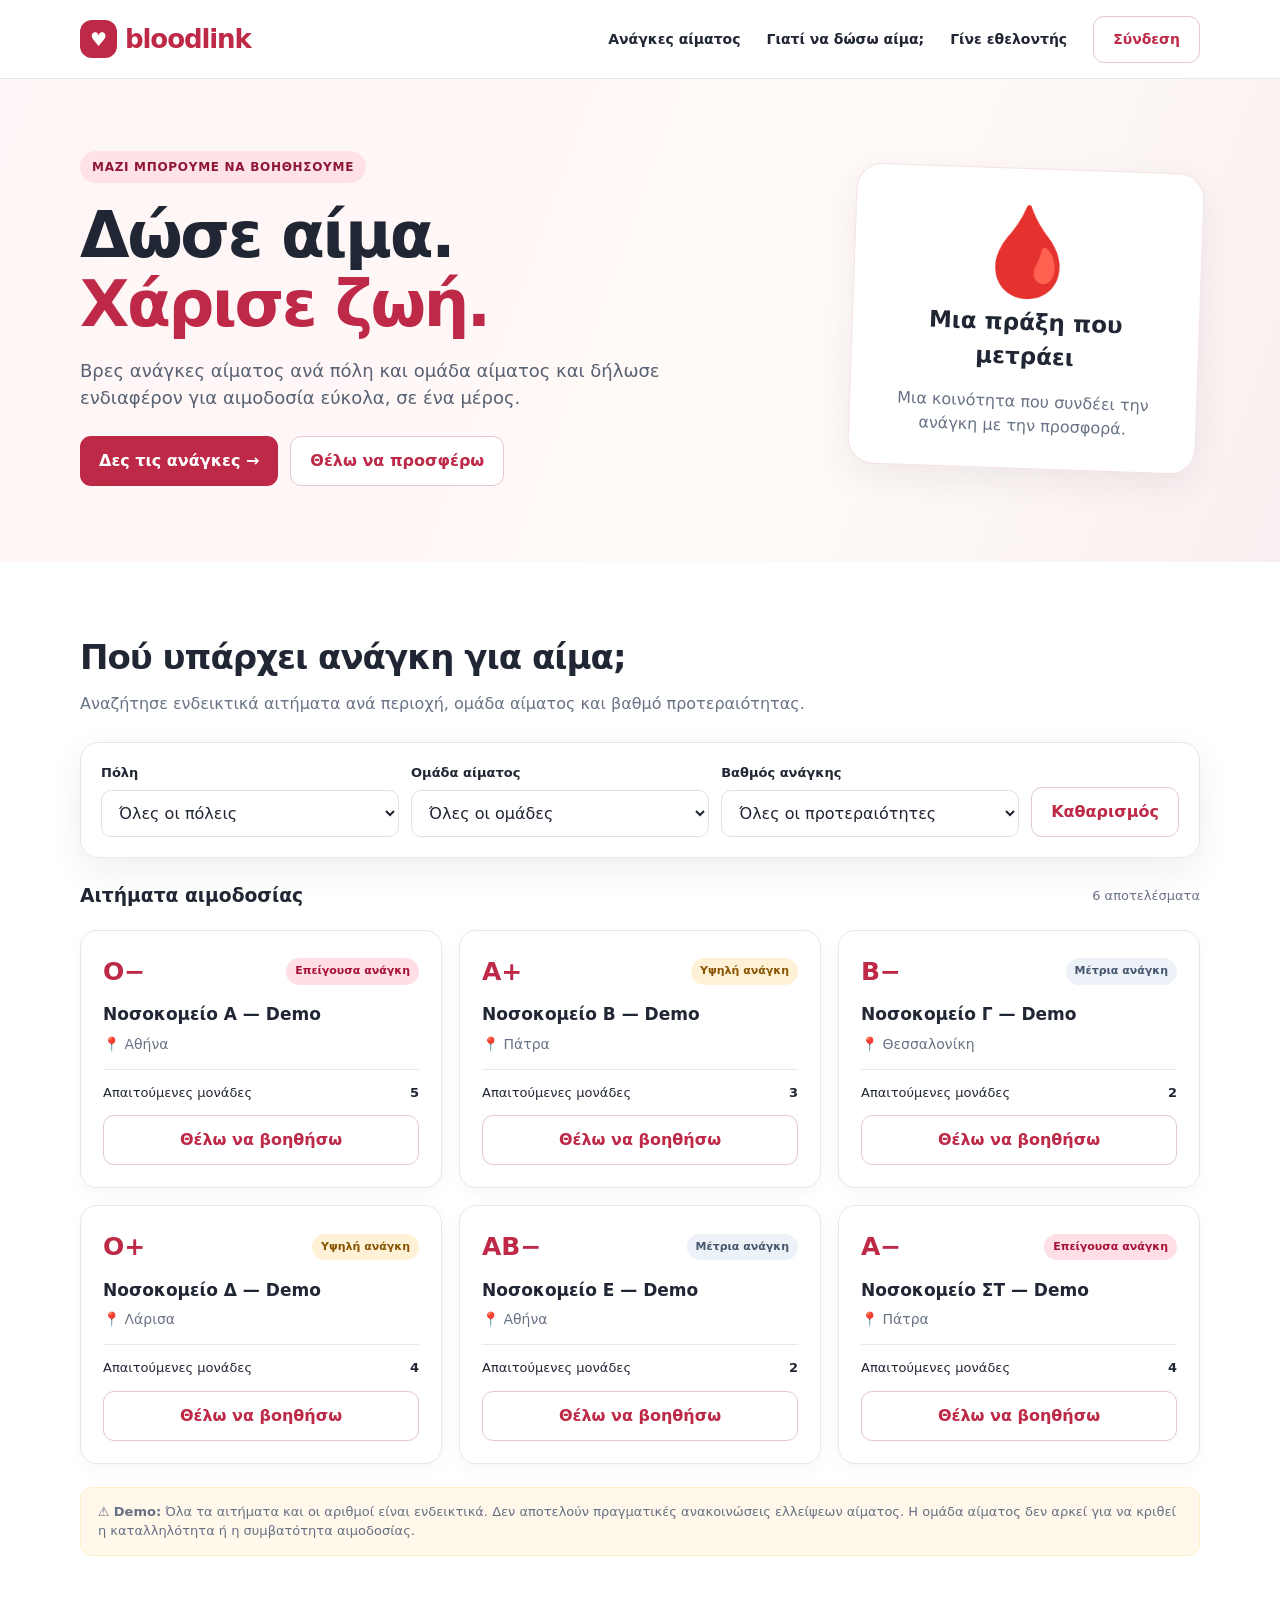
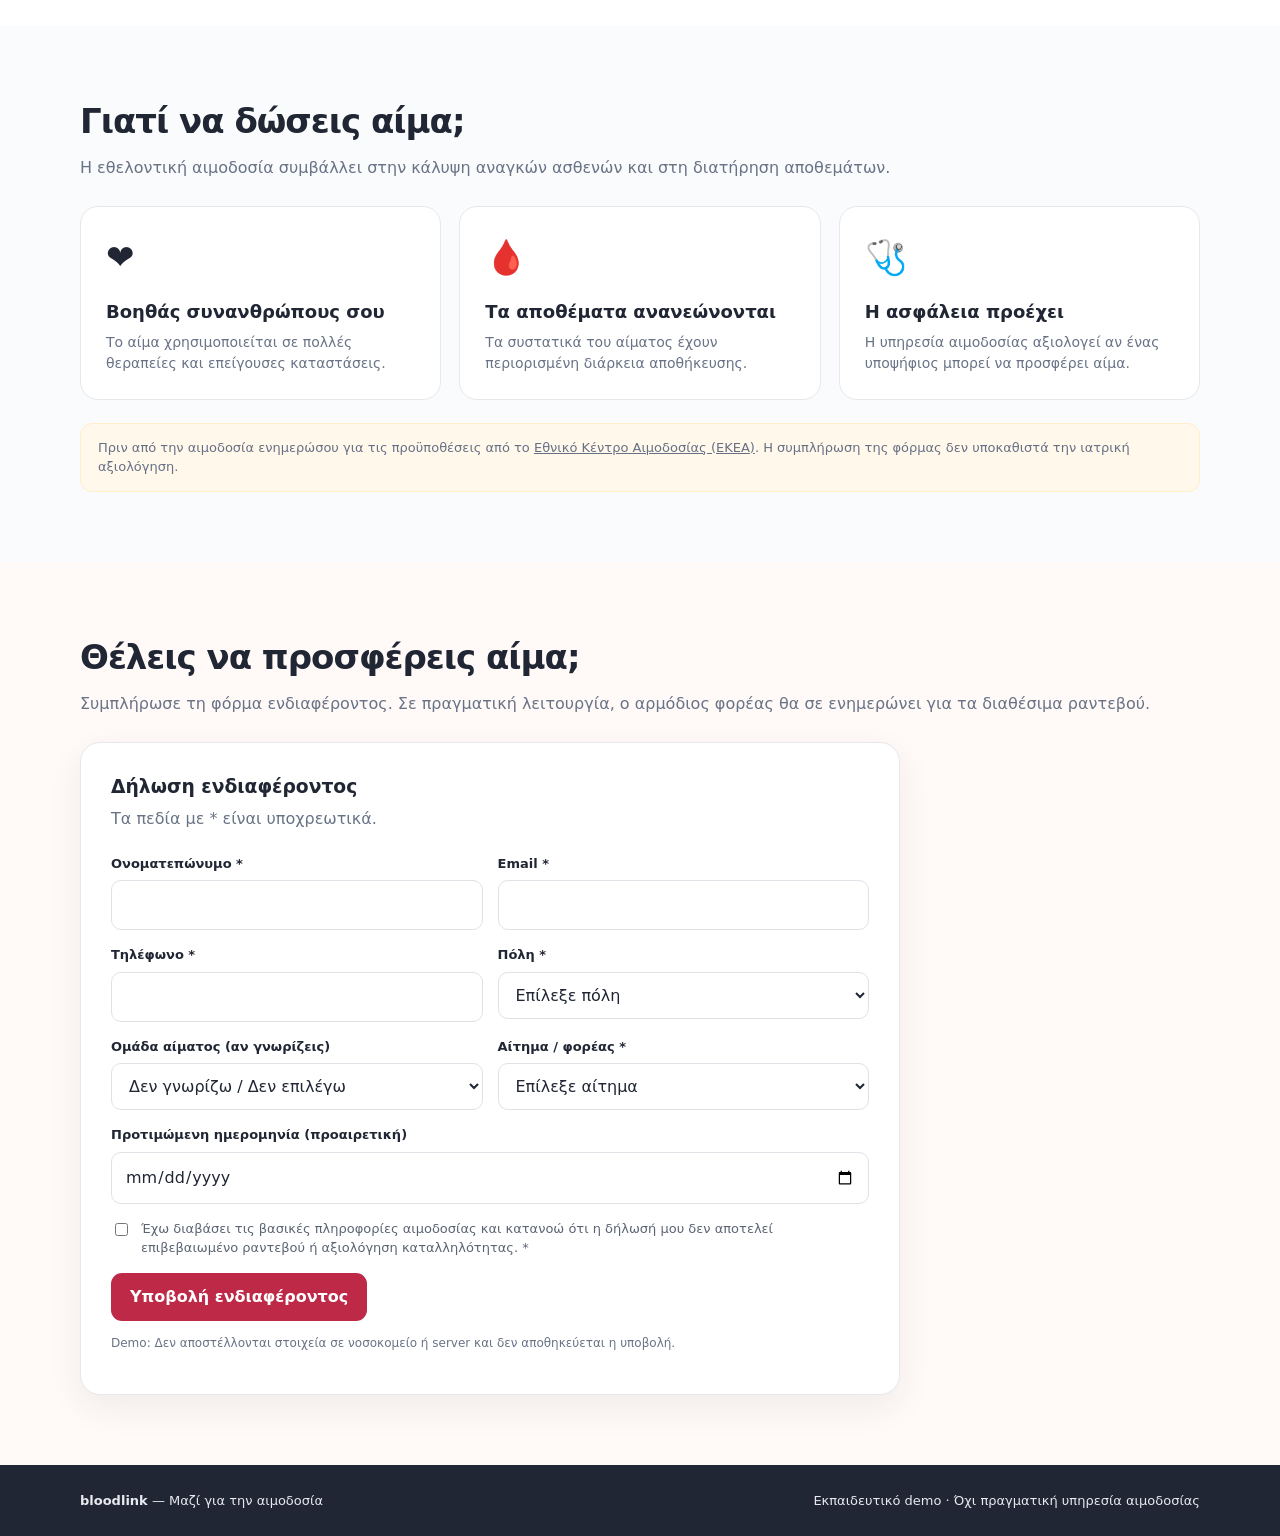
==== bloodlink/index.html @ 26b3bf03 "..." ====
<!doctype html>
<html lang="el">
<head>
<meta charset="utf-8"><meta name="viewport" content="width=device-width, initial-scale=1">
<title>Bloodlink | Κάθε σταγόνα μετράει</title>
<style>
:root{--red:#bd2947;--red-dark:#8e1734;--ink:#202633;--muted:#697386;--border:#e8e8ec;--cream:#fffaf8;--surface:#fff;--soft:#fff1f3;--green:#167352;--shadow:0 12px 35px rgba(42,35,48,.07)}*{box-sizing:border-box}html{scroll-behavior:smooth}body{margin:0;background:#fff;color:var(--ink);font-family:system-ui,-apple-system,"Segoe UI",Arial,sans-serif;line-height:1.5}button,input,select{font:inherit}button{cursor:pointer}a{color:inherit;text-decoration:none}.wrap{width:min(1120px,calc(100% - 36px));margin:auto}.nav{border-bottom:1px solid var(--border);background:#fff;position:sticky;top:0;z-index:5}.nav-inner{display:flex;align-items:center;justify-content:space-between;gap:16px;height:78px}.brand{font-size:26px;font-weight:800;letter-spacing:-1.1px;color:var(--red);display:flex;align-items:center;gap:8px}.brand .mark{background:var(--red);color:#fff;border-radius:12px;padding:5px 10px;font-size:19px;letter-spacing:0}.navlinks{display:flex;align-items:center;gap:26px;font-size:14px;font-weight:600}.btn{border:0;border-radius:11px;padding:12px 19px;font-weight:700;display:inline-flex;align-items:center;justify-content:center;gap:8px}.primary{background:var(--red);color:#fff}.primary:hover{background:var(--red-dark)}.outline{background:#fff;border:1px solid #e6c6cf;color:var(--red)}.hero{background:linear-gradient(110deg,#fff5f6,#fffaf8 65%,#f8f0f0);padding:72px 0 76px}.hero-content{display:grid;grid-template-columns:1.35fr .65fr;gap:50px;align-items:center}.eyebrow{display:inline-block;background:#ffe2e8;color:var(--red-dark);font-size:12px;letter-spacing:.7px;font-weight:800;padding:7px 12px;border-radius:50px;text-transform:uppercase}h1{font-size:clamp(36px,5vw,64px);line-height:1.08;margin:18px 0 18px;letter-spacing:-2.4px}h1 span{color:var(--red)}.lead{font-size:18px;color:#576173;max-width:620px}.hero-actions{display:flex;gap:12px;flex-wrap:wrap;margin-top:25px}.hero-art{background:#fff;box-shadow:var(--shadow);border:1px solid #f6e2e6;border-radius:26px;padding:30px;text-align:center;transform:rotate(2deg)}.drop{font-size:88px;line-height:1.2}.hero-art strong{font-size:23px;display:block}.hero-art p{color:var(--muted);margin-bottom:0}.section{padding:70px 0}.section.alt{background:#fafbfc}.section-title{font-size:34px;letter-spacing:-1px;margin:0 0 9px}.sub{color:var(--muted);margin:0 0 26px}.filters{background:#fff;border:1px solid var(--border);border-radius:18px;box-shadow:var(--shadow);padding:20px;display:grid;grid-template-columns:1fr 1fr 1fr auto;gap:12px;align-items:end;margin-bottom:24px}.field label{display:block;font-size:13px;font-weight:750;margin-bottom:7px}.field input,.field select{width:100%;border:1px solid #dfe2e7;border-radius:10px;padding:12px 13px;background:#fff;color:var(--ink)}.field input:focus,.field select:focus{outline:3px solid #fbdce3;border-color:var(--red)}.results-head{display:flex;align-items:center;justify-content:space-between;gap:10px;margin:20px 0}.results-head h3{margin:0}.small{font-size:13px;color:var(--muted)}.cards{display:grid;grid-template-columns:repeat(3,minmax(0,1fr));gap:17px}.request{border:1px solid var(--border);border-radius:17px;padding:22px;background:white;box-shadow:0 5px 18px rgba(30,30,50,.035)}.request h3{margin:12px 0 6px;font-size:17px}.request p{color:var(--muted);margin:0 0 12px;font-size:14px}.topline{display:flex;align-items:center;justify-content:space-between;gap:10px}.blood{font-size:25px;font-weight:800;color:var(--red)}.urgency{border-radius:30px;padding:5px 9px;font-size:11px;font-weight:800}.urgent{background:#ffdee5;color:#a51235}.high{background:#fff1d5;color:#885400}.medium{background:#edf2f8;color:#46566d}.request .meta{margin-top:14px;padding:13px 0;border-top:1px solid var(--border);font-size:13px;display:flex;justify-content:space-between}.request .btn{width:100%}.empty{border:1px dashed #d8c8ca;border-radius:16px;padding:30px;text-align:center;color:var(--muted);grid-column:1/-1}.features{display:grid;grid-template-columns:repeat(3,1fr);gap:18px}.feature{border:1px solid var(--border);padding:25px;border-radius:18px;background:#fff}.feature .symbol{font-size:34px}.feature h3{font-size:18px;margin:15px 0 7px}.feature p{color:var(--muted);font-size:14px;margin:0}.notice{font-size:13px;color:#667085;background:#fff8eb;padding:14px 17px;border:1px solid #ffefc9;border-radius:12px;margin-top:23px}.signup{background:var(--cream)}.formgrid{display:grid;grid-template-columns:1fr 1fr;gap:15px}.form-panel{background:#fff;border:1px solid var(--border);border-radius:20px;padding:30px;box-shadow:var(--shadow);max-width:820px}.form-panel h3{margin:0 0 6px}.form-panel>p{color:var(--muted);margin:0 0 23px}.form-panel .wide{grid-column:1/-1}.check{display:flex;gap:10px;align-items:flex-start;font-size:13px;color:#5b6473}.check input{margin-top:4px}.footer{padding:26px 0;background:#212635;color:#e9e9ef}.foot{display:flex;justify-content:space-between;gap:18px;flex-wrap:wrap;font-size:13px}.modal{position:fixed;inset:0;background:rgba(28,26,35,.56);z-index:15;display:grid;place-items:center;padding:15px}.modal[hidden],#hospitalLogin[hidden],#volunteerLogin[hidden]{display:none}.dialog{width:min(470px,100%);background:#fff;border-radius:21px;padding:28px;box-shadow:0 22px 60px rgba(0,0,0,.2);position:relative}.close{position:absolute;right:15px;top:12px;border:0;background:#f5f5f6;border-radius:8px;width:32px;height:32px;font-size:20px}.role-tabs{display:flex;gap:7px;padding:5px;border-radius:11px;background:#f6f6f7;margin:18px 0}.role-tabs button{flex:1;border:none;border-radius:8px;background:transparent;padding:10px;font-weight:700}.role-tabs button.active{background:#fff;box-shadow:0 1px 5px #dedee0;color:var(--red)}.login-fields{display:grid;gap:14px}.hint{margin-top:13px;color:var(--muted);font-size:12px}.message{margin-top:14px;padding:12px;border-radius:10px;background:#e9f7f0;color:#116142;font-size:14px}.message[hidden]{display:none}.dashboard{background:#fafbfc;border:1px solid var(--border);border-radius:13px;padding:16px;margin-top:14px}.dashboard[hidden]{display:none}@media(max-width:800px){.hero-content{grid-template-columns:1fr}.hero-art{display:none}.filters{grid-template-columns:1fr 1fr}.cards,.features{grid-template-columns:1fr 1fr}.navlinks{gap:12px}.navlinks a{display:none}}@media(max-width:560px){.hero{padding:51px 0}.section{padding:51px 0}.filters,.cards,.features,.formgrid{grid-template-columns:1fr}.form-panel{padding:19px}.nav-inner{height:66px}h1{letter-spacing:-1px}}
</style>
</head>
<body>
<header class="nav"><div class="wrap nav-inner"><a class="brand" href="#top"><span class="mark">♥</span>bloodlink</a><nav class="navlinks"><a href="#requests">Ανάγκες αίματος</a><a href="#why">Γιατί να δώσω αίμα;</a><a href="#volunteer">Γίνε εθελοντής</a><button class="btn outline" id="openLogin">Σύνδεση</button></nav></div></header>
<main id="top">
<section class="hero"><div class="wrap hero-content"><div><span class="eyebrow">Μαζί μπορούμε να βοηθήσουμε</span><h1>Δώσε αίμα.<br><span>Χάρισε ζωή.</span></h1><p class="lead">Βρες ανάγκες αίματος ανά πόλη και ομάδα αίματος και δήλωσε ενδιαφέρον για αιμοδοσία εύκολα, σε ένα μέρος.</p><div class="hero-actions"><a class="btn primary" href="#requests">Δες τις ανάγκες →</a><a class="btn outline" href="#volunteer">Θέλω να προσφέρω</a></div></div><div class="hero-art"><div class="drop">🩸</div><strong>Μια πράξη που μετράει</strong><p>Μια κοινότητα που συνδέει την ανάγκη με την προσφορά.</p></div></div></section>
<section class="section" id="requests"><div class="wrap"><h2 class="section-title">Πού υπάρχει ανάγκη για αίμα;</h2><p class="sub">Αναζήτησε ενδεικτικά αιτήματα ανά περιοχή, ομάδα αίματος και βαθμό προτεραιότητας.</p><div class="filters"><div class="field"><label for="city">Πόλη</label><select id="city"><option value="">Όλες οι πόλεις</option><option>Αθήνα</option><option>Θεσσαλονίκη</option><option>Πάτρα</option><option>Λάρισα</option></select></div><div class="field"><label for="bloodType">Ομάδα αίματος</label><select id="bloodType"><option value="">Όλες οι ομάδες</option><option>O−</option><option>O+</option><option>A−</option><option>A+</option><option>B−</option><option>B+</option><option>AB−</option><option>AB+</option></select></div><div class="field"><label for="priority">Βαθμός ανάγκης</label><select id="priority"><option value="">Όλες οι προτεραιότητες</option><option value="Επείγουσα">Επείγουσα</option><option value="Υψηλή">Υψηλή</option><option value="Μέτρια">Μέτρια</option></select></div><button class="btn outline" id="clearFilters" type="button">Καθαρισμός</button></div><div class="results-head"><h3>Αιτήματα αιμοδοσίας</h3><span class="small" id="count"></span></div><div class="cards" id="cards"></div><div class="notice">⚠️ <strong>Demo:</strong> Όλα τα αιτήματα και οι αριθμοί είναι ενδεικτικά. Δεν αποτελούν πραγματικές ανακοινώσεις ελλείψεων αίματος. Η ομάδα αίματος δεν αρκεί για να κριθεί η καταλληλότητα ή η συμβατότητα αιμοδοσίας.</div></div></section>
<section class="section alt" id="why"><div class="wrap"><h2 class="section-title">Γιατί να δώσεις αίμα;</h2><p class="sub">Η εθελοντική αιμοδοσία συμβάλλει στην κάλυψη αναγκών ασθενών και στη διατήρηση αποθεμάτων.</p><div class="features"><article class="feature"><div class="symbol">❤️</div><h3>Βοηθάς συνανθρώπους σου</h3><p>Το αίμα χρησιμοποιείται σε πολλές θεραπείες και επείγουσες καταστάσεις.</p></article><article class="feature"><div class="symbol">🩸</div><h3>Τα αποθέματα ανανεώνονται</h3><p>Τα συστατικά του αίματος έχουν περιορισμένη διάρκεια αποθήκευσης.</p></article><article class="feature"><div class="symbol">🩺</div><h3>Η ασφάλεια προέχει</h3><p>Η υπηρεσία αιμοδοσίας αξιολογεί αν ένας υποψήφιος μπορεί να προσφέρει αίμα.</p></article></div><div class="notice">Πριν από την αιμοδοσία ενημερώσου για τις προϋποθέσεις από το <a href="https://ekea.gr/" target="_blank" rel="noopener noreferrer" style="text-decoration:underline">Εθνικό Κέντρο Αιμοδοσίας (ΕΚΕΑ)</a>. Η συμπλήρωση της φόρμας δεν υποκαθιστά την ιατρική αξιολόγηση.</div></div></section>
<section class="section signup" id="volunteer"><div class="wrap"><h2 class="section-title">Θέλεις να προσφέρεις αίμα;</h2><p class="sub">Συμπλήρωσε τη φόρμα ενδιαφέροντος. Σε πραγματική λειτουργία, ο αρμόδιος φορέας θα σε ενημερώνει για τα διαθέσιμα ραντεβού.</p><form class="form-panel" id="interestForm"><h3>Δήλωση ενδιαφέροντος</h3><p>Τα πεδία με * είναι υποχρεωτικά.</p><div class="formgrid"><div class="field"><label for="fullName">Ονοματεπώνυμο *</label><input id="fullName" required maxlength="100" autocomplete="name"></div><div class="field"><label for="email">Email *</label><input id="email" type="email" required autocomplete="email"></div><div class="field"><label for="phone">Τηλέφωνο *</label><input id="phone" type="tel" required autocomplete="tel" maxlength="25"></div><div class="field"><label for="formCity">Πόλη *</label><select id="formCity" required><option value="">Επίλεξε πόλη</option><option>Αθήνα</option><option>Θεσσαλονίκη</option><option>Πάτρα</option><option>Λάρισα</option></select></div><div class="field"><label for="formBlood">Ομάδα αίματος (αν γνωρίζεις)</label><select id="formBlood"><option value="">Δεν γνωρίζω / Δεν επιλέγω</option><option>O−</option><option>O+</option><option>A−</option><option>A+</option><option>B−</option><option>B+</option><option>AB−</option><option>AB+</option></select></div><div class="field"><label for="requestSelect">Αίτημα / φορέας *</label><select id="requestSelect" required></select></div><div class="field wide"><label for="preferredDate">Προτιμώμενη ημερομηνία (προαιρετική)</label><input id="preferredDate" type="date"></div><label class="check wide"><input type="checkbox" id="consent" required><span>Έχω διαβάσει τις βασικές πληροφορίες αιμοδοσίας και κατανοώ ότι η δήλωσή μου δεν αποτελεί επιβεβαιωμένο ραντεβού ή αξιολόγηση καταλληλότητας. *</span></label><div class="wide"><button class="btn primary" type="submit">Υποβολή ενδιαφέροντος</button><div id="formMessage" class="message" role="status" aria-live="polite" hidden></div><p class="hint">Demo: Δεν αποστέλλονται στοιχεία σε νοσοκομείο ή server και δεν αποθηκεύεται η υποβολή.</p></div></div></form></div></section>
</main>
<footer class="footer"><div class="wrap foot"><span><strong>bloodlink</strong> — Μαζί για την αιμοδοσία</span><span>Εκπαιδευτικό demo · Όχι πραγματική υπηρεσία αιμοδοσίας</span></div></footer>
<div class="modal" id="loginModal" hidden><div class="dialog" role="dialog" aria-modal="true" aria-labelledby="loginTitle"><button class="close" type="button" id="closeLogin" aria-label="Κλείσιμο">×</button><h2 id="loginTitle" style="margin:0">Σύνδεση στο Bloodlink</h2><p class="small">Επίλεξε τύπο λογαριασμού.</p><div class="role-tabs"><button type="button" class="active" data-role="volunteer">Εθελοντής</button><button type="button" data-role="hospital">Νοσοκομείο</button></div><div id="volunteerLogin"><p class="small">Οι εθελοντές θα ταυτοποιούνται μέσω TAXISnet στην τελική εφαρμογή.</p><button class="btn primary" type="button" id="taxisDemo" style="width:100%">Σύνδεση μέσω TAXISnet (demo)</button><p class="hint">Εκπαιδευτική προσομοίωση — δεν συνδέεται με την ΑΑΔΕ και δεν ζητά κωδικούς TAXISnet.</p></div><form id="hospitalLogin" class="login-fields" hidden><div class="field"><label for="hospitalUsername">Όνομα νοσοκομείου</label><input id="hospitalUsername" required maxlength="120" autocomplete="off" placeholder="π.χ. Γενικό Νοσοκομείο Αθηνών"></div><div class="field"><label for="hospitalPassword">Κωδικός πρόσβασης</label><input id="hospitalPassword" type="password" required autocomplete="off" placeholder="Δοκιμαστικός κωδικός"></div><button class="btn primary" type="submit">Σύνδεση νοσοκομείου (demo)</button><p class="hint">Χρησιμοποίησε μόνο δοκιμαστικό κωδικό. Δεν υπάρχει πραγματική ταυτοποίηση.</p></form><div id="loginResult" class="dashboard" hidden aria-live="polite"></div></div></div>
<script>
const defaultRequests=[{id:1,hospital:'Νοσοκομείο Α — Demo',city:'Αθήνα',blood:'O−',units:5,priority:'Επείγουσα'},{id:2,hospital:'Νοσοκομείο Β — Demo',city:'Πάτρα',blood:'A+',units:3,priority:'Υψηλή'},{id:3,hospital:'Νοσοκομείο Γ — Demo',city:'Θεσσαλονίκη',blood:'B−',units:2,priority:'Μέτρια'},{id:4,hospital:'Νοσοκομείο Δ — Demo',city:'Λάρισα',blood:'O+',units:4,priority:'Υψηλή'},{id:5,hospital:'Νοσοκομείο Ε — Demo',city:'Αθήνα',blood:'AB−',units:2,priority:'Μέτρια'},{id:6,hospital:'Νοσοκομείο ΣΤ — Demo',city:'Πάτρα',blood:'A−',units:4,priority:'Επείγουσα'}];
const requests=JSON.parse(localStorage.getItem('bloodlink_demo_requests')||'null')||defaultRequests;
const cards=document.getElementById('cards'),selCity=document.getElementById('city'),selBlood=document.getElementById('bloodType'),selPriority=document.getElementById('priority');
function render(){const filtered=requests.filter(x=>(!selCity.value||selCity.value===x.city)&&(!selBlood.value||selBlood.value===x.blood)&&(!selPriority.value||selPriority.value===x.priority));document.getElementById('count').textContent=filtered.length+' αποτελέσματα';cards.replaceChildren();if(!filtered.length){const e=document.createElement('div');e.className='empty';e.textContent='Δεν βρέθηκαν αιτήματα με αυτά τα φίλτρα.';cards.append(e);return}for(const x of filtered){const article=document.createElement('article');article.className='request';const cls=x.priority==='Επείγουσα'?'urgent':x.priority==='Υψηλή'?'high':'medium';article.innerHTML=`<div class="topline"><span class="blood">${x.blood}</span><span class="urgency ${cls}">${x.priority} ανάγκη</span></div><h3>${x.hospital}</h3><p>📍 ${x.city}</p><div class="meta"><span>Απαιτούμενες μονάδες</span><strong>${x.units}</strong></div><button class="btn outline" type="button">Θέλω να βοηθήσω</button>`;article.querySelector('button').addEventListener('click',()=>{document.getElementById('requestSelect').value=String(x.id);document.getElementById('formCity').value=x.city;document.getElementById('volunteer').scrollIntoView({behavior:'smooth'});});cards.append(article)}}
[selCity,selBlood,selPriority].forEach(x=>x.addEventListener('change',render));document.getElementById('clearFilters').addEventListener('click',()=>{selCity.value='';selBlood.value='';selPriority.value='';render()});const rq=document.getElementById('requestSelect');rq.add(new Option('Επίλεξε αίτημα',''));for(const r of requests)rq.add(new Option(`${r.hospital} (${r.city}, ${r.blood})`,String(r.id)));render();document.getElementById('preferredDate').min=new Date().toLocaleDateString('en-CA');document.getElementById('interestForm').addEventListener('submit',ev=>{ev.preventDefault();const out=document.getElementById('formMessage');out.textContent='Η φόρμα συμπληρώθηκε επιτυχώς (demo). Σε πραγματική λειτουργία, ο αρμόδιος φορέας θα σε ειδοποιήσει για τη διαθεσιμότητα ραντεβού. Δεν έχει αποσταλεί ή αποθηκευτεί κάποιο αίτημα.';out.hidden=false;out.scrollIntoView({behavior:'smooth',block:'nearest'});});
const modal=document.getElementById('loginModal'),result=document.getElementById('loginResult');
let role='volunteer';
const volunteerLogin=document.getElementById('volunteerLogin'),hospitalLogin=document.getElementById('hospitalLogin');
document.getElementById('openLogin').addEventListener('click',()=>{modal.hidden=false;result.hidden=true;document.getElementById('taxisDemo').focus()});
function closeModal(){modal.hidden=true;hospitalLogin.reset();result.hidden=true}
document.getElementById('closeLogin').addEventListener('click',closeModal);
modal.addEventListener('click',e=>{if(e.target===modal)closeModal()});
document.addEventListener('keydown',e=>{if(e.key==='Escape'&&!modal.hidden)closeModal()});
document.querySelectorAll('[data-role]').forEach(b=>b.addEventListener('click',()=>{role=b.dataset.role;document.querySelectorAll('[data-role]').forEach(x=>x.classList.toggle('active',x===b));volunteerLogin.hidden=role!=='volunteer';hospitalLogin.hidden=role!=='hospital';result.hidden=true;}));
function showLoginDemo(title,description){result.replaceChildren();const head=document.createElement('strong');head.textContent=title;const line=document.createElement('p');line.textContent=description;result.append(head,line);result.hidden=false;}
document.getElementById('taxisDemo').addEventListener('click',()=>{sessionStorage.setItem('bloodlink_demo_role','volunteer');location.href='volunteer-dashboard.html';});
hospitalLogin.addEventListener('submit',e=>{e.preventDefault();const name=document.getElementById('hospitalUsername').value.trim();if(!name)return;sessionStorage.setItem('bloodlink_demo_role','hospital');sessionStorage.setItem('bloodlink_demo_hospital',name);document.getElementById('hospitalPassword').value='';location.href='hospital-dashboard.html';});
</script>
</body></html>
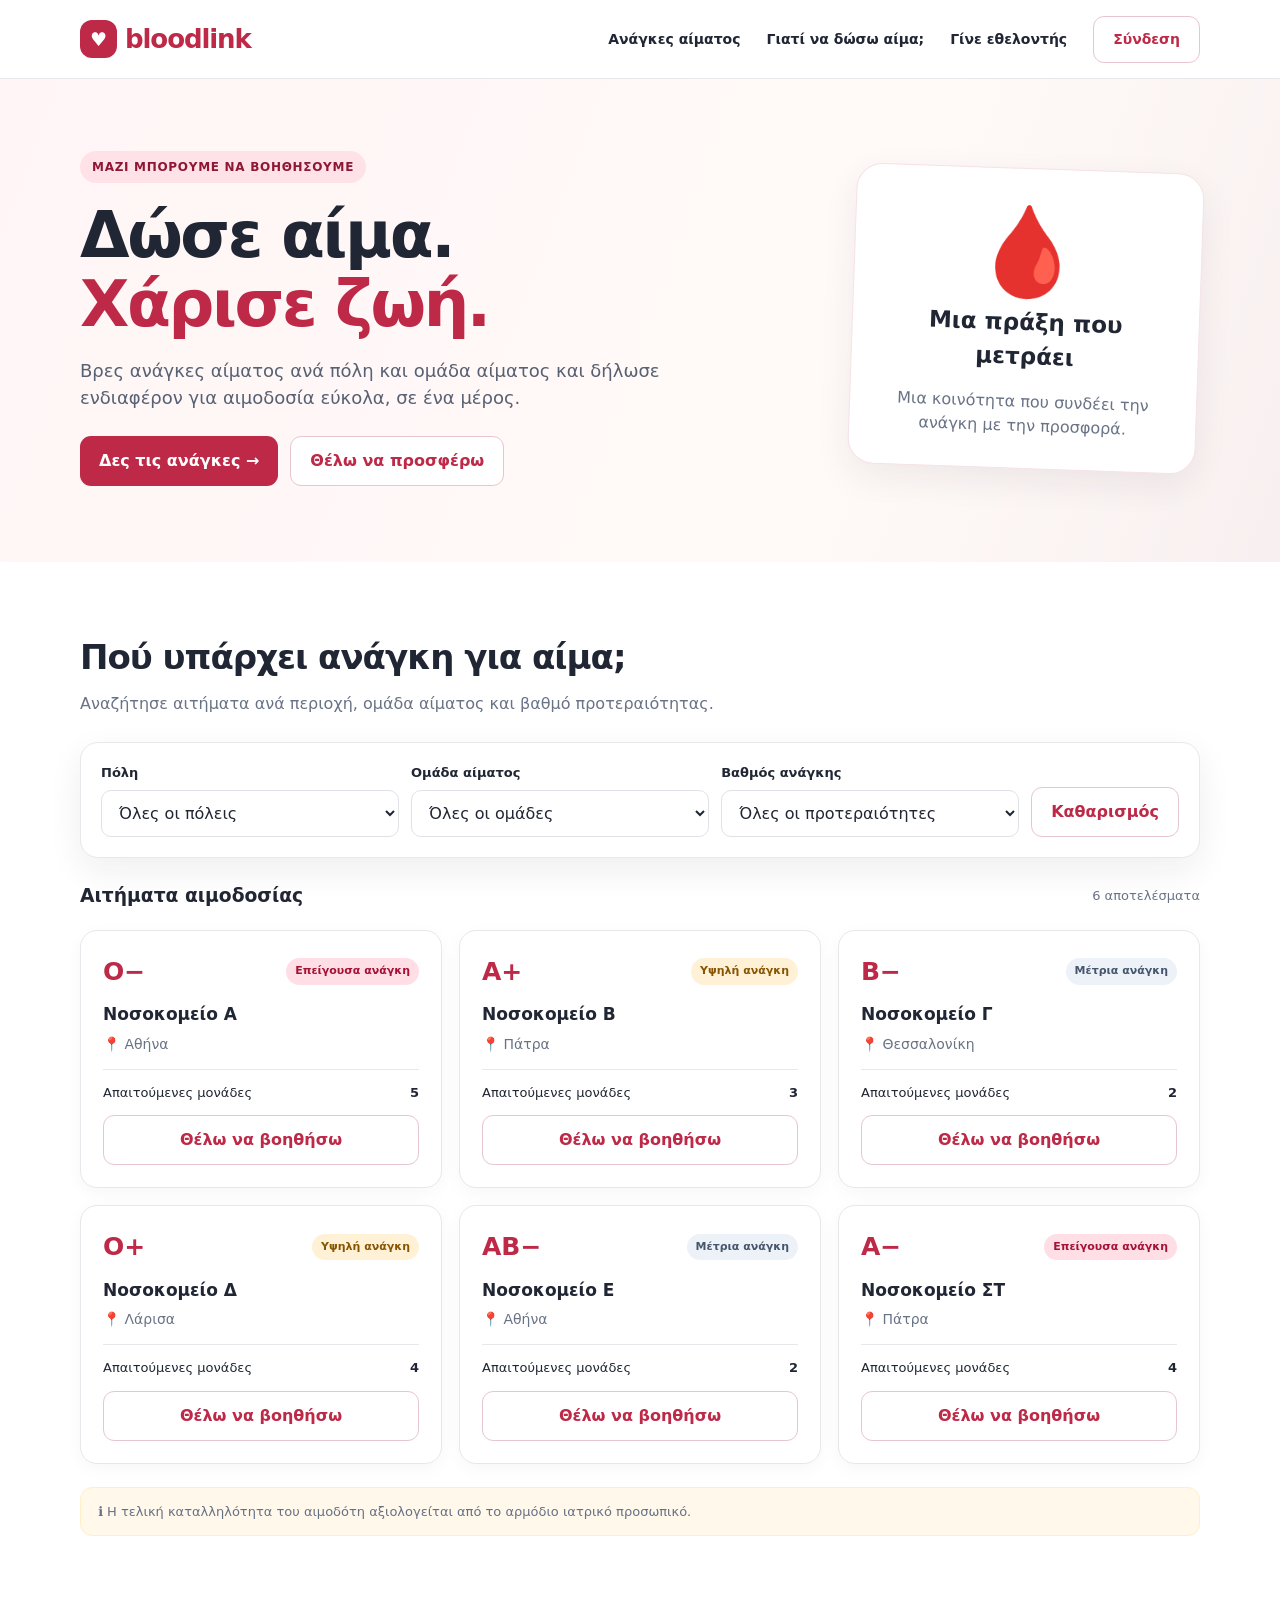
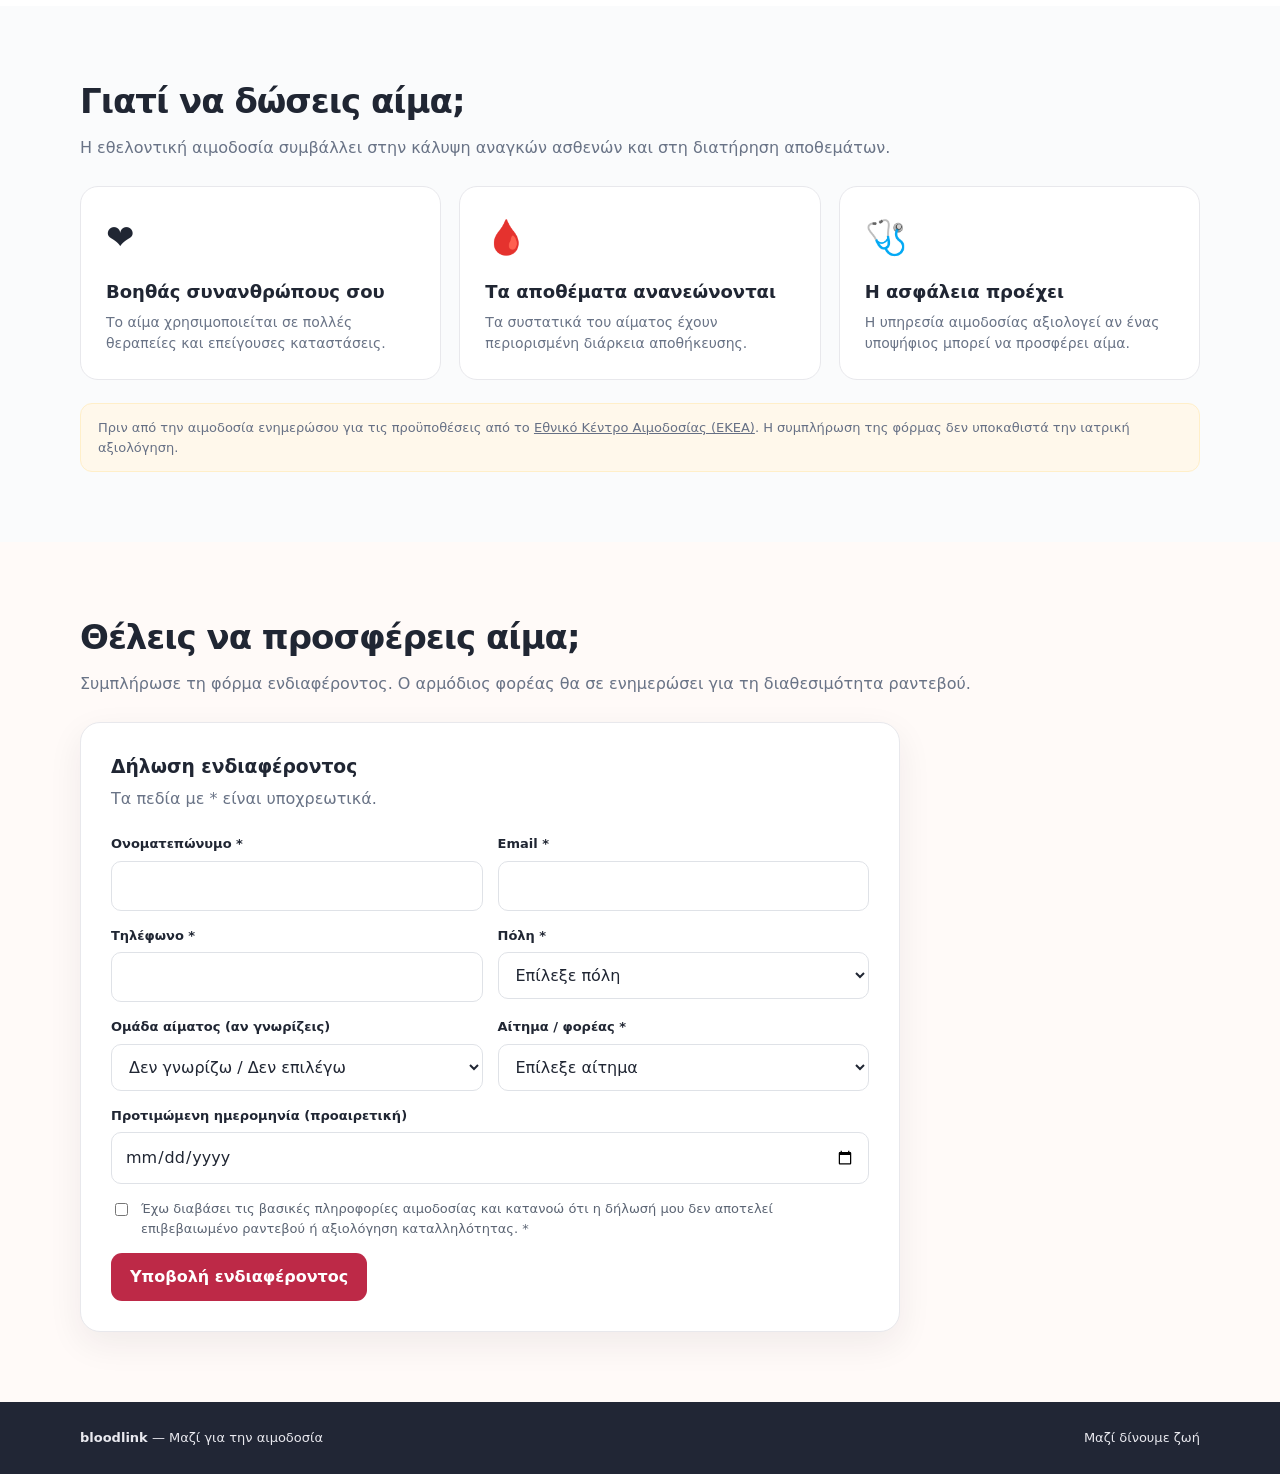
==== commit 1f245b74: "μμ" ====
--- a/bloodlink/index.html
+++ b/bloodlink/index.html
@@ -11,29 +11,29 @@
 <header class="nav"><div class="wrap nav-inner"><a class="brand" href="#top"><span class="mark">♥</span>bloodlink</a><nav class="navlinks"><a href="#requests">Ανάγκες αίματος</a><a href="#why">Γιατί να δώσω αίμα;</a><a href="#volunteer">Γίνε εθελοντής</a><button class="btn outline" id="openLogin">Σύνδεση</button></nav></div></header>
 <main id="top">
 <section class="hero"><div class="wrap hero-content"><div><span class="eyebrow">Μαζί μπορούμε να βοηθήσουμε</span><h1>Δώσε αίμα.<br><span>Χάρισε ζωή.</span></h1><p class="lead">Βρες ανάγκες αίματος ανά πόλη και ομάδα αίματος και δήλωσε ενδιαφέρον για αιμοδοσία εύκολα, σε ένα μέρος.</p><div class="hero-actions"><a class="btn primary" href="#requests">Δες τις ανάγκες →</a><a class="btn outline" href="#volunteer">Θέλω να προσφέρω</a></div></div><div class="hero-art"><div class="drop">🩸</div><strong>Μια πράξη που μετράει</strong><p>Μια κοινότητα που συνδέει την ανάγκη με την προσφορά.</p></div></div></section>
-<section class="section" id="requests"><div class="wrap"><h2 class="section-title">Πού υπάρχει ανάγκη για αίμα;</h2><p class="sub">Αναζήτησε ενδεικτικά αιτήματα ανά περιοχή, ομάδα αίματος και βαθμό προτεραιότητας.</p><div class="filters"><div class="field"><label for="city">Πόλη</label><select id="city"><option value="">Όλες οι πόλεις</option><option>Αθήνα</option><option>Θεσσαλονίκη</option><option>Πάτρα</option><option>Λάρισα</option></select></div><div class="field"><label for="bloodType">Ομάδα αίματος</label><select id="bloodType"><option value="">Όλες οι ομάδες</option><option>O−</option><option>O+</option><option>A−</option><option>A+</option><option>B−</option><option>B+</option><option>AB−</option><option>AB+</option></select></div><div class="field"><label for="priority">Βαθμός ανάγκης</label><select id="priority"><option value="">Όλες οι προτεραιότητες</option><option value="Επείγουσα">Επείγουσα</option><option value="Υψηλή">Υψηλή</option><option value="Μέτρια">Μέτρια</option></select></div><button class="btn outline" id="clearFilters" type="button">Καθαρισμός</button></div><div class="results-head"><h3>Αιτήματα αιμοδοσίας</h3><span class="small" id="count"></span></div><div class="cards" id="cards"></div><div class="notice">⚠️ <strong>Demo:</strong> Όλα τα αιτήματα και οι αριθμοί είναι ενδεικτικά. Δεν αποτελούν πραγματικές ανακοινώσεις ελλείψεων αίματος. Η ομάδα αίματος δεν αρκεί για να κριθεί η καταλληλότητα ή η συμβατότητα αιμοδοσίας.</div></div></section>
+<section class="section" id="requests"><div class="wrap"><h2 class="section-title">Πού υπάρχει ανάγκη για αίμα;</h2><p class="sub">Αναζήτησε αιτήματα ανά περιοχή, ομάδα αίματος και βαθμό προτεραιότητας.</p><div class="filters"><div class="field"><label for="city">Πόλη</label><select id="city"><option value="">Όλες οι πόλεις</option><option>Αθήνα</option><option>Θεσσαλονίκη</option><option>Πάτρα</option><option>Λάρισα</option></select></div><div class="field"><label for="bloodType">Ομάδα αίματος</label><select id="bloodType"><option value="">Όλες οι ομάδες</option><option>O−</option><option>O+</option><option>A−</option><option>A+</option><option>B−</option><option>B+</option><option>AB−</option><option>AB+</option></select></div><div class="field"><label for="priority">Βαθμός ανάγκης</label><select id="priority"><option value="">Όλες οι προτεραιότητες</option><option value="Επείγουσα">Επείγουσα</option><option value="Υψηλή">Υψηλή</option><option value="Μέτρια">Μέτρια</option></select></div><button class="btn outline" id="clearFilters" type="button">Καθαρισμός</button></div><div class="results-head"><h3>Αιτήματα αιμοδοσίας</h3><span class="small" id="count"></span></div><div class="cards" id="cards"></div><div class="notice">ℹ️ Η τελική καταλληλότητα του αιμοδότη αξιολογείται από το αρμόδιο ιατρικό προσωπικό.</div></div></section>
 <section class="section alt" id="why"><div class="wrap"><h2 class="section-title">Γιατί να δώσεις αίμα;</h2><p class="sub">Η εθελοντική αιμοδοσία συμβάλλει στην κάλυψη αναγκών ασθενών και στη διατήρηση αποθεμάτων.</p><div class="features"><article class="feature"><div class="symbol">❤️</div><h3>Βοηθάς συνανθρώπους σου</h3><p>Το αίμα χρησιμοποιείται σε πολλές θεραπείες και επείγουσες καταστάσεις.</p></article><article class="feature"><div class="symbol">🩸</div><h3>Τα αποθέματα ανανεώνονται</h3><p>Τα συστατικά του αίματος έχουν περιορισμένη διάρκεια αποθήκευσης.</p></article><article class="feature"><div class="symbol">🩺</div><h3>Η ασφάλεια προέχει</h3><p>Η υπηρεσία αιμοδοσίας αξιολογεί αν ένας υποψήφιος μπορεί να προσφέρει αίμα.</p></article></div><div class="notice">Πριν από την αιμοδοσία ενημερώσου για τις προϋποθέσεις από το <a href="https://ekea.gr/" target="_blank" rel="noopener noreferrer" style="text-decoration:underline">Εθνικό Κέντρο Αιμοδοσίας (ΕΚΕΑ)</a>. Η συμπλήρωση της φόρμας δεν υποκαθιστά την ιατρική αξιολόγηση.</div></div></section>
-<section class="section signup" id="volunteer"><div class="wrap"><h2 class="section-title">Θέλεις να προσφέρεις αίμα;</h2><p class="sub">Συμπλήρωσε τη φόρμα ενδιαφέροντος. Σε πραγματική λειτουργία, ο αρμόδιος φορέας θα σε ενημερώνει για τα διαθέσιμα ραντεβού.</p><form class="form-panel" id="interestForm"><h3>Δήλωση ενδιαφέροντος</h3><p>Τα πεδία με * είναι υποχρεωτικά.</p><div class="formgrid"><div class="field"><label for="fullName">Ονοματεπώνυμο *</label><input id="fullName" required maxlength="100" autocomplete="name"></div><div class="field"><label for="email">Email *</label><input id="email" type="email" required autocomplete="email"></div><div class="field"><label for="phone">Τηλέφωνο *</label><input id="phone" type="tel" required autocomplete="tel" maxlength="25"></div><div class="field"><label for="formCity">Πόλη *</label><select id="formCity" required><option value="">Επίλεξε πόλη</option><option>Αθήνα</option><option>Θεσσαλονίκη</option><option>Πάτρα</option><option>Λάρισα</option></select></div><div class="field"><label for="formBlood">Ομάδα αίματος (αν γνωρίζεις)</label><select id="formBlood"><option value="">Δεν γνωρίζω / Δεν επιλέγω</option><option>O−</option><option>O+</option><option>A−</option><option>A+</option><option>B−</option><option>B+</option><option>AB−</option><option>AB+</option></select></div><div class="field"><label for="requestSelect">Αίτημα / φορέας *</label><select id="requestSelect" required></select></div><div class="field wide"><label for="preferredDate">Προτιμώμενη ημερομηνία (προαιρετική)</label><input id="preferredDate" type="date"></div><label class="check wide"><input type="checkbox" id="consent" required><span>Έχω διαβάσει τις βασικές πληροφορίες αιμοδοσίας και κατανοώ ότι η δήλωσή μου δεν αποτελεί επιβεβαιωμένο ραντεβού ή αξιολόγηση καταλληλότητας. *</span></label><div class="wide"><button class="btn primary" type="submit">Υποβολή ενδιαφέροντος</button><div id="formMessage" class="message" role="status" aria-live="polite" hidden></div><p class="hint">Demo: Δεν αποστέλλονται στοιχεία σε νοσοκομείο ή server και δεν αποθηκεύεται η υποβολή.</p></div></div></form></div></section>
+<section class="section signup" id="volunteer"><div class="wrap"><h2 class="section-title">Θέλεις να προσφέρεις αίμα;</h2><p class="sub">Συμπλήρωσε τη φόρμα ενδιαφέροντος. Ο αρμόδιος φορέας θα σε ενημερώσει για τη διαθεσιμότητα ραντεβού.</p><form class="form-panel" id="interestForm"><h3>Δήλωση ενδιαφέροντος</h3><p>Τα πεδία με * είναι υποχρεωτικά.</p><div class="formgrid"><div class="field"><label for="fullName">Ονοματεπώνυμο *</label><input id="fullName" required maxlength="100" autocomplete="name"></div><div class="field"><label for="email">Email *</label><input id="email" type="email" required autocomplete="email"></div><div class="field"><label for="phone">Τηλέφωνο *</label><input id="phone" type="tel" required autocomplete="tel" maxlength="25"></div><div class="field"><label for="formCity">Πόλη *</label><select id="formCity" required><option value="">Επίλεξε πόλη</option><option>Αθήνα</option><option>Θεσσαλονίκη</option><option>Πάτρα</option><option>Λάρισα</option></select></div><div class="field"><label for="formBlood">Ομάδα αίματος (αν γνωρίζεις)</label><select id="formBlood"><option value="">Δεν γνωρίζω / Δεν επιλέγω</option><option>O−</option><option>O+</option><option>A−</option><option>A+</option><option>B−</option><option>B+</option><option>AB−</option><option>AB+</option></select></div><div class="field"><label for="requestSelect">Αίτημα / φορέας *</label><select id="requestSelect" required></select></div><div class="field wide"><label for="preferredDate">Προτιμώμενη ημερομηνία (προαιρετική)</label><input id="preferredDate" type="date"></div><label class="check wide"><input type="checkbox" id="consent" required><span>Έχω διαβάσει τις βασικές πληροφορίες αιμοδοσίας και κατανοώ ότι η δήλωσή μου δεν αποτελεί επιβεβαιωμένο ραντεβού ή αξιολόγηση καταλληλότητας. *</span></label><div class="wide"><button class="btn primary" type="submit">Υποβολή ενδιαφέροντος</button><div id="formMessage" class="message" role="status" aria-live="polite" hidden></div></div></div></form></div></section>
 </main>
-<footer class="footer"><div class="wrap foot"><span><strong>bloodlink</strong> — Μαζί για την αιμοδοσία</span><span>Εκπαιδευτικό demo · Όχι πραγματική υπηρεσία αιμοδοσίας</span></div></footer>
-<div class="modal" id="loginModal" hidden><div class="dialog" role="dialog" aria-modal="true" aria-labelledby="loginTitle"><button class="close" type="button" id="closeLogin" aria-label="Κλείσιμο">×</button><h2 id="loginTitle" style="margin:0">Σύνδεση στο Bloodlink</h2><p class="small">Επίλεξε τύπο λογαριασμού.</p><div class="role-tabs"><button type="button" class="active" data-role="volunteer">Εθελοντής</button><button type="button" data-role="hospital">Νοσοκομείο</button></div><div id="volunteerLogin"><p class="small">Οι εθελοντές θα ταυτοποιούνται μέσω TAXISnet στην τελική εφαρμογή.</p><button class="btn primary" type="button" id="taxisDemo" style="width:100%">Σύνδεση μέσω TAXISnet (demo)</button><p class="hint">Εκπαιδευτική προσομοίωση — δεν συνδέεται με την ΑΑΔΕ και δεν ζητά κωδικούς TAXISnet.</p></div><form id="hospitalLogin" class="login-fields" hidden><div class="field"><label for="hospitalUsername">Όνομα νοσοκομείου</label><input id="hospitalUsername" required maxlength="120" autocomplete="off" placeholder="π.χ. Γενικό Νοσοκομείο Αθηνών"></div><div class="field"><label for="hospitalPassword">Κωδικός πρόσβασης</label><input id="hospitalPassword" type="password" required autocomplete="off" placeholder="Δοκιμαστικός κωδικός"></div><button class="btn primary" type="submit">Σύνδεση νοσοκομείου (demo)</button><p class="hint">Χρησιμοποίησε μόνο δοκιμαστικό κωδικό. Δεν υπάρχει πραγματική ταυτοποίηση.</p></form><div id="loginResult" class="dashboard" hidden aria-live="polite"></div></div></div>
+<footer class="footer"><div class="wrap foot"><span><strong>bloodlink</strong> — Μαζί για την αιμοδοσία</span><span>Μαζί δίνουμε ζωή</span></div></footer>
+<div class="modal" id="loginModal" hidden><div class="dialog" role="dialog" aria-modal="true" aria-labelledby="loginTitle"><button class="close" type="button" id="closeLogin" aria-label="Κλείσιμο">×</button><h2 id="loginTitle" style="margin:0">Σύνδεση στο Bloodlink</h2><p class="small">Επίλεξε τύπο λογαριασμού.</p><div class="role-tabs"><button type="button" class="active" data-role="volunteer">Εθελοντής</button><button type="button" data-role="hospital">Νοσοκομείο</button></div><form id="volunteerLogin" class="login-fields"><p class="small">Σύνδεση εθελοντή</p><div class="field"><label for="volunteerUsername">Όνομα χρήστη</label><input id="volunteerUsername" type="text" required maxlength="80" autocomplete="off" placeholder="Όνομα χρήστη"></div><div class="field"><label for="volunteerPassword">Κωδικός πρόσβασης</label><input id="volunteerPassword" type="password" required minlength="1" autocomplete="off" placeholder="Κωδικός πρόσβασης"></div><button class="btn primary" type="submit">Σύνδεση εθελοντή</button><p class="hint">Για την εργασία χρησιμοποίησε μόνο δοκιμαστικά στοιχεία, όχι πραγματικούς κωδικούς TAXISnet.</p></form><form id="hospitalLogin" class="login-fields" hidden><div class="field"><label for="hospitalUsername">Όνομα νοσοκομείου</label><input id="hospitalUsername" required maxlength="120" autocomplete="off" placeholder="π.χ. Γενικό Νοσοκομείο Αθηνών"></div><div class="field"><label for="hospitalPassword">Κωδικός πρόσβασης</label><input id="hospitalPassword" type="password" required autocomplete="off" placeholder="Κωδικός πρόσβασης"></div><button class="btn primary" type="submit">Σύνδεση νοσοκομείου</button></form><div id="loginResult" class="dashboard" hidden aria-live="polite"></div></div></div>
 <script>
-const defaultRequests=[{id:1,hospital:'Νοσοκομείο Α — Demo',city:'Αθήνα',blood:'O−',units:5,priority:'Επείγουσα'},{id:2,hospital:'Νοσοκομείο Β — Demo',city:'Πάτρα',blood:'A+',units:3,priority:'Υψηλή'},{id:3,hospital:'Νοσοκομείο Γ — Demo',city:'Θεσσαλονίκη',blood:'B−',units:2,priority:'Μέτρια'},{id:4,hospital:'Νοσοκομείο Δ — Demo',city:'Λάρισα',blood:'O+',units:4,priority:'Υψηλή'},{id:5,hospital:'Νοσοκομείο Ε — Demo',city:'Αθήνα',blood:'AB−',units:2,priority:'Μέτρια'},{id:6,hospital:'Νοσοκομείο ΣΤ — Demo',city:'Πάτρα',blood:'A−',units:4,priority:'Επείγουσα'}];
+const defaultRequests=[{id:1,hospital:'Νοσοκομείο Α',city:'Αθήνα',blood:'O−',units:5,priority:'Επείγουσα'},{id:2,hospital:'Νοσοκομείο Β',city:'Πάτρα',blood:'A+',units:3,priority:'Υψηλή'},{id:3,hospital:'Νοσοκομείο Γ',city:'Θεσσαλονίκη',blood:'B−',units:2,priority:'Μέτρια'},{id:4,hospital:'Νοσοκομείο Δ',city:'Λάρισα',blood:'O+',units:4,priority:'Υψηλή'},{id:5,hospital:'Νοσοκομείο Ε',city:'Αθήνα',blood:'AB−',units:2,priority:'Μέτρια'},{id:6,hospital:'Νοσοκομείο ΣΤ',city:'Πάτρα',blood:'A−',units:4,priority:'Επείγουσα'}];
 const requests=JSON.parse(localStorage.getItem('bloodlink_demo_requests')||'null')||defaultRequests;
 const cards=document.getElementById('cards'),selCity=document.getElementById('city'),selBlood=document.getElementById('bloodType'),selPriority=document.getElementById('priority');
 function render(){const filtered=requests.filter(x=>(!selCity.value||selCity.value===x.city)&&(!selBlood.value||selBlood.value===x.blood)&&(!selPriority.value||selPriority.value===x.priority));document.getElementById('count').textContent=filtered.length+' αποτελέσματα';cards.replaceChildren();if(!filtered.length){const e=document.createElement('div');e.className='empty';e.textContent='Δεν βρέθηκαν αιτήματα με αυτά τα φίλτρα.';cards.append(e);return}for(const x of filtered){const article=document.createElement('article');article.className='request';const cls=x.priority==='Επείγουσα'?'urgent':x.priority==='Υψηλή'?'high':'medium';article.innerHTML=`<div class="topline"><span class="blood">${x.blood}</span><span class="urgency ${cls}">${x.priority} ανάγκη</span></div><h3>${x.hospital}</h3><p>📍 ${x.city}</p><div class="meta"><span>Απαιτούμενες μονάδες</span><strong>${x.units}</strong></div><button class="btn outline" type="button">Θέλω να βοηθήσω</button>`;article.querySelector('button').addEventListener('click',()=>{document.getElementById('requestSelect').value=String(x.id);document.getElementById('formCity').value=x.city;document.getElementById('volunteer').scrollIntoView({behavior:'smooth'});});cards.append(article)}}
-[selCity,selBlood,selPriority].forEach(x=>x.addEventListener('change',render));document.getElementById('clearFilters').addEventListener('click',()=>{selCity.value='';selBlood.value='';selPriority.value='';render()});const rq=document.getElementById('requestSelect');rq.add(new Option('Επίλεξε αίτημα',''));for(const r of requests)rq.add(new Option(`${r.hospital} (${r.city}, ${r.blood})`,String(r.id)));render();document.getElementById('preferredDate').min=new Date().toLocaleDateString('en-CA');document.getElementById('interestForm').addEventListener('submit',ev=>{ev.preventDefault();const out=document.getElementById('formMessage');out.textContent='Η φόρμα συμπληρώθηκε επιτυχώς (demo). Σε πραγματική λειτουργία, ο αρμόδιος φορέας θα σε ειδοποιήσει για τη διαθεσιμότητα ραντεβού. Δεν έχει αποσταλεί ή αποθηκευτεί κάποιο αίτημα.';out.hidden=false;out.scrollIntoView({behavior:'smooth',block:'nearest'});});
+[selCity,selBlood,selPriority].forEach(x=>x.addEventListener('change',render));document.getElementById('clearFilters').addEventListener('click',()=>{selCity.value='';selBlood.value='';selPriority.value='';render()});const rq=document.getElementById('requestSelect');rq.add(new Option('Επίλεξε αίτημα',''));for(const r of requests)rq.add(new Option(`${r.hospital} (${r.city}, ${r.blood})`,String(r.id)));render();document.getElementById('preferredDate').min=new Date().toLocaleDateString('en-CA');document.getElementById('interestForm').addEventListener('submit',ev=>{ev.preventDefault();const out=document.getElementById('formMessage');out.textContent='Η δήλωση ενδιαφέροντος καταχωρήθηκε στην τρέχουσα προβολή. Θα ενημερωθείς για τα διαθέσιμα ραντεβού όταν επικοινωνήσει μαζί σου ο αρμόδιος φορέας.';out.hidden=false;out.scrollIntoView({behavior:'smooth',block:'nearest'});});
 const modal=document.getElementById('loginModal'),result=document.getElementById('loginResult');
 let role='volunteer';
 const volunteerLogin=document.getElementById('volunteerLogin'),hospitalLogin=document.getElementById('hospitalLogin');
-document.getElementById('openLogin').addEventListener('click',()=>{modal.hidden=false;result.hidden=true;document.getElementById('taxisDemo').focus()});
-function closeModal(){modal.hidden=true;hospitalLogin.reset();result.hidden=true}
+document.getElementById('openLogin').addEventListener('click',()=>{modal.hidden=false;result.hidden=true;document.getElementById('volunteerUsername').focus()});
+function closeModal(){modal.hidden=true;hospitalLogin.reset();volunteerLogin.reset();result.hidden=true}
 document.getElementById('closeLogin').addEventListener('click',closeModal);
 modal.addEventListener('click',e=>{if(e.target===modal)closeModal()});
 document.addEventListener('keydown',e=>{if(e.key==='Escape'&&!modal.hidden)closeModal()});
 document.querySelectorAll('[data-role]').forEach(b=>b.addEventListener('click',()=>{role=b.dataset.role;document.querySelectorAll('[data-role]').forEach(x=>x.classList.toggle('active',x===b));volunteerLogin.hidden=role!=='volunteer';hospitalLogin.hidden=role!=='hospital';result.hidden=true;}));
 function showLoginDemo(title,description){result.replaceChildren();const head=document.createElement('strong');head.textContent=title;const line=document.createElement('p');line.textContent=description;result.append(head,line);result.hidden=false;}
-document.getElementById('taxisDemo').addEventListener('click',()=>{sessionStorage.setItem('bloodlink_demo_role','volunteer');location.href='volunteer-dashboard.html';});
+volunteerLogin.addEventListener('submit',e=>{e.preventDefault();const username=document.getElementById('volunteerUsername').value.trim();if(!username)return;sessionStorage.setItem('bloodlink_demo_role','volunteer');sessionStorage.setItem('bloodlink_volunteer_username',username);volunteerLogin.reset();location.href='volunteer-dashboard.html';});
 hospitalLogin.addEventListener('submit',e=>{e.preventDefault();const name=document.getElementById('hospitalUsername').value.trim();if(!name)return;sessionStorage.setItem('bloodlink_demo_role','hospital');sessionStorage.setItem('bloodlink_demo_hospital',name);document.getElementById('hospitalPassword').value='';location.href='hospital-dashboard.html';});
 </script>
 </body></html>
